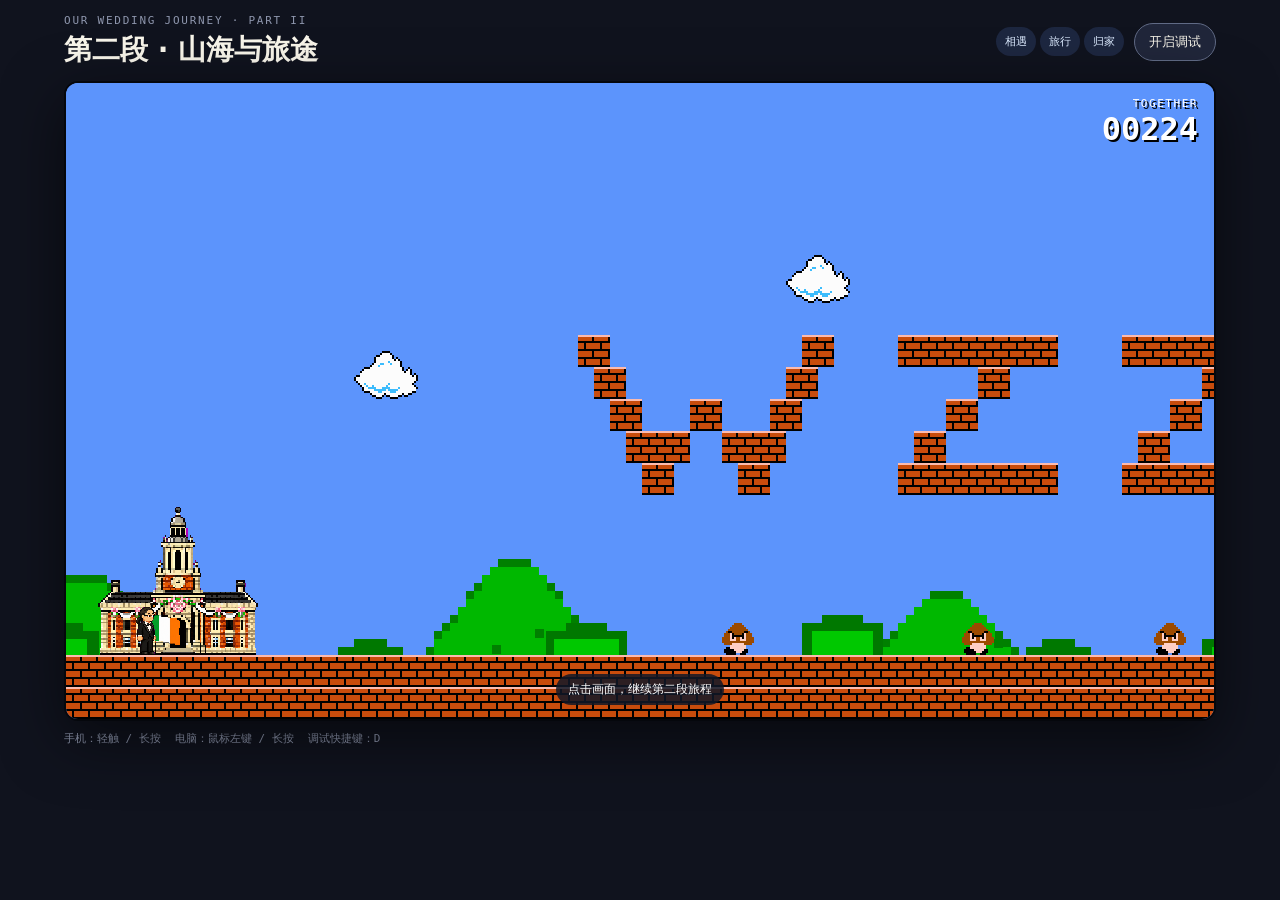
==== index.html @ 4749e8f1 "Publish wedding invitation game" ====
<!doctype html>
<html lang="zh-CN">
  <head>
    <meta charset="UTF-8" />
    <meta name="viewport" content="width=device-width, initial-scale=1, viewport-fit=cover, user-scalable=no" />
    <meta name="theme-color" content="#171a28" />
    <title>我们的婚礼故事</title>
    <link rel="stylesheet" href="./styles.css" />
  </head>
  <body>
    <main class="app-shell">
      <header class="topbar">
        <div>
          <p class="eyebrow">OUR WEDDING JOURNEY</p>
          <h1>王郅臻与梁晓媛的婚礼故事</h1>
        </div>
        <div class="top-actions">
          <nav class="level-nav" aria-label="选择故事章节">
            <a href="?level=meet">相遇</a><a href="?level=travel">旅行</a><a href="?level=home">归家</a>
          </nav>
          <button id="debug-toggle" type="button" aria-pressed="false">开启调试</button>
        </div>
      </header>

      <section id="game-stage" class="game-stage" aria-label="婚礼故事">
        <canvas id="game-canvas" tabindex="0"></canvas>
        <div class="hud" aria-live="polite">
          <span>TOGETHER</span>
          <strong id="counter-value">0</strong>
        </div>
        <div id="status-pill" class="status-pill">点击画面开始奔跑</div>
        <aside id="debug-overlay" class="debug-overlay" aria-label="调试信息"></aside>
        <div id="photo-modal" class="photo-modal" hidden aria-modal="true" role="dialog">
          <div class="photo-card">
            <p id="photo-title" class="photo-title"></p>
            <div id="single-photo-content" class="single-photo-content">
              <img id="photo-image" alt="婚纱照" />
            </div>
            <div id="gallery-stage" class="gallery-stage" hidden aria-label="三张照片轮播">
              <img class="gallery-photo" alt="故乡照片一" />
              <img class="gallery-photo" alt="故乡照片二" />
              <img class="gallery-photo" alt="故乡照片三" />
              <div id="gallery-dots" class="gallery-dots" aria-live="polite"></div>
            </div>
            <p id="photo-caption" class="photo-caption"></p>
          </div>
        </div>
        <div id="loading-overlay" class="loading-overlay">
          <div class="loading-card">
            <span>载入婚礼故事</span>
            <progress id="loading-progress" max="100" value="0"></progress>
            <strong id="loading-label">0%</strong>
          </div>
        </div>
      </section>

      <footer class="help-row">
        <span>手机：轻触 / 长按</span>
        <span>电脑：鼠标左键 / 长按</span>
        <span>调试快捷键：D</span>
      </footer>
    </main>
    <script type="module" src="./src/main.js?v=travel-home-6-audio"></script>
  </body>
</html>
---- styles.css ----
:root {
  color-scheme: dark;
  font-family: ui-monospace, "SFMono-Regular", Menlo, Consolas, monospace;
  background: #10131e;
  color: #f8f5ea;
}

* { box-sizing: border-box; }

html, body { margin: 0; min-height: 100%; background: #10131e; }

body {
  min-height: 100svh;
  overflow-x: hidden;
  touch-action: manipulation;
}

button, canvas { -webkit-tap-highlight-color: transparent; }

.app-shell {
  width: min(1180px, 100%);
  margin: 0 auto;
  padding: max(14px, env(safe-area-inset-top)) 14px max(14px, env(safe-area-inset-bottom));
}

.topbar, .help-row {
  display: flex;
  align-items: center;
  justify-content: space-between;
  gap: 14px;
}

.topbar { margin-bottom: 12px; }
.top-actions { display: flex; align-items: center; gap: 10px; }
.level-nav { display: flex; gap: 4px; }
.level-nav a { padding: 7px 9px; border-radius: 999px; color: #dbeafe; background: #1d2740; font-size: 11px; text-decoration: none; }
.eyebrow { margin: 0 0 4px; color: #8e96ad; font-size: 11px; letter-spacing: .16em; }
h1 { margin: 0; font-family: system-ui, sans-serif; font-size: clamp(18px, 3vw, 28px); }

button {
  border: 1px solid #606a85;
  border-radius: 999px;
  padding: 9px 14px;
  background: #20263a;
  color: inherit;
  cursor: pointer;
}

.game-stage {
  position: relative;
  width: 100%;
  height: min(74svh, 640px);
  min-height: 430px;
  overflow: hidden;
  border: 2px solid #05070c;
  border-radius: 14px;
  background: #5c94fc;
  box-shadow: 0 18px 60px #0008;
}

#game-canvas {
  display: block;
  width: 100%;
  height: 100%;
  outline: none;
  image-rendering: pixelated;
  image-rendering: crisp-edges;
  touch-action: none;
  cursor: pointer;
}

.hud {
  position: absolute;
  top: 14px;
  right: 16px;
  display: grid;
  justify-items: end;
  color: white;
  text-shadow: 2px 2px 0 #000;
  pointer-events: none;
  z-index: 8;
}

.hud span { font-size: 11px; letter-spacing: .14em; }
.hud strong { font-size: clamp(20px, 4vw, 32px); }

.status-pill {
  position: absolute;
  left: 50%;
  bottom: 14px;
  translate: -50% 0;
  max-width: calc(100% - 28px);
  padding: 7px 12px;
  border-radius: 999px;
  background: #111827d9;
  color: #fff;
  font-size: 12px;
  text-align: center;
  pointer-events: none;
}

.debug-overlay {
  position: absolute;
  top: 12px;
  left: 12px;
  width: min(315px, calc(100% - 130px));
  max-height: calc(100% - 70px);
  overflow: auto;
  padding: 10px;
  border: 1px solid #7dd3fc88;
  border-radius: 8px;
  background: #07111de6;
  color: #b9f5ff;
  font-size: 10px;
  line-height: 1.45;
  white-space: pre-wrap;
  pointer-events: none;
}

.debug-overlay[hidden] { display: none; }

.photo-modal, .loading-overlay {
  position: absolute;
  inset: 0;
  z-index: 5;
  display: grid;
  place-items: center;
  padding: 18px;
  background: #080b13e8;
  touch-action: none;
}

.photo-modal[hidden], .loading-overlay[hidden] { display: none; }

.photo-card {
  display: grid;
  grid-template-rows: auto auto auto;
  gap: 10px;
  justify-items: center;
  width: min(92%, 720px);
  max-height: calc(100% - 36px);
  padding: 16px;
  border: 2px solid #f8f5ea;
  background: #171a28;
  box-shadow: 8px 8px 0 #000;
}

.single-photo-content {
  display: grid;
  width: 100%;
  min-height: 0;
  place-items: center;
}

.single-photo-content[hidden], .gallery-stage[hidden] { display: none; }

.single-photo-content img {
  display: block;
  width: 100%;
  height: auto;
  max-height: min(48svh, 340px);
  object-fit: contain;
  background: #05070c;
}

.photo-card.gallery-mode {
  width: min(96%, 820px);
}

.gallery-stage {
  position: relative;
  width: 100%;
  height: min(48svh, 360px);
  overflow: hidden;
  perspective: 900px;
  touch-action: none;
}

.gallery-photo {
  position: absolute;
  top: 8px;
  left: 50%;
  width: min(66%, 420px);
  height: calc(100% - 40px);
  border: 2px solid #f8f5ea;
  background: #05070c;
  object-fit: contain;
  box-shadow: 5px 8px 0 #0007;
  transition: transform 180ms ease, opacity 180ms ease;
}
.gallery-photo[hidden] { display: none; }

@media (max-width: 720px) {
  .topbar { align-items: flex-start; }
  .top-actions { align-items: flex-end; flex-direction: column-reverse; }
  .level-nav a { padding: 6px 7px; }
}

.gallery-photo[data-position="center"] {
  transform: translateX(-50%) rotate(0deg) scale(1);
  opacity: 1;
}

.gallery-photo[data-position="left"] {
  transform: translateX(-118%) rotate(-8deg) scale(.86);
  transform-origin: bottom right;
  opacity: .82;
}

.gallery-photo[data-position="right"] {
  transform: translateX(18%) rotate(8deg) scale(.86);
  transform-origin: bottom left;
  opacity: .82;
}

.gallery-dots {
  position: absolute;
  right: 0;
  bottom: 2px;
  left: 0;
  color: #f7c948;
  text-align: center;
  text-shadow: 1px 1px 0 #000;
}

.photo-title { margin: 0; font: 700 18px system-ui, sans-serif; }
.photo-caption {
  min-height: 2.8em;
  margin: 0;
  color: #f8f1dd;
  font-family: "STKaiti", "Kaiti SC", "KaiTi", "楷体", serif;
  font-size: clamp(15px, 2.6vw, 20px);
  line-height: 1.7;
  letter-spacing: .08em;
  text-align: center;
  white-space: pre-wrap;
}

.loading-card {
  display: grid;
  grid-template-columns: 1fr auto;
  gap: 10px;
  width: min(440px, 90%);
  padding: 18px;
  border-radius: 10px;
  background: #171a28;
  border: 1px solid #5b6580;
}

.loading-card span { grid-column: 1 / -1; }
.loading-card progress { width: 100%; height: 18px; accent-color: #f7c948; }

.help-row {
  flex-wrap: wrap;
  justify-content: flex-start;
  margin-top: 10px;
  color: #8e96ad;
  font-size: 11px;
}

@media (max-width: 620px) {
  .app-shell { padding-inline: 8px; }
  .game-stage { min-height: 480px; height: 76svh; border-radius: 9px; }
  .topbar button { padding: 8px 10px; font-size: 12px; }
  .debug-overlay { width: calc(100% - 110px); font-size: 9px; }
}
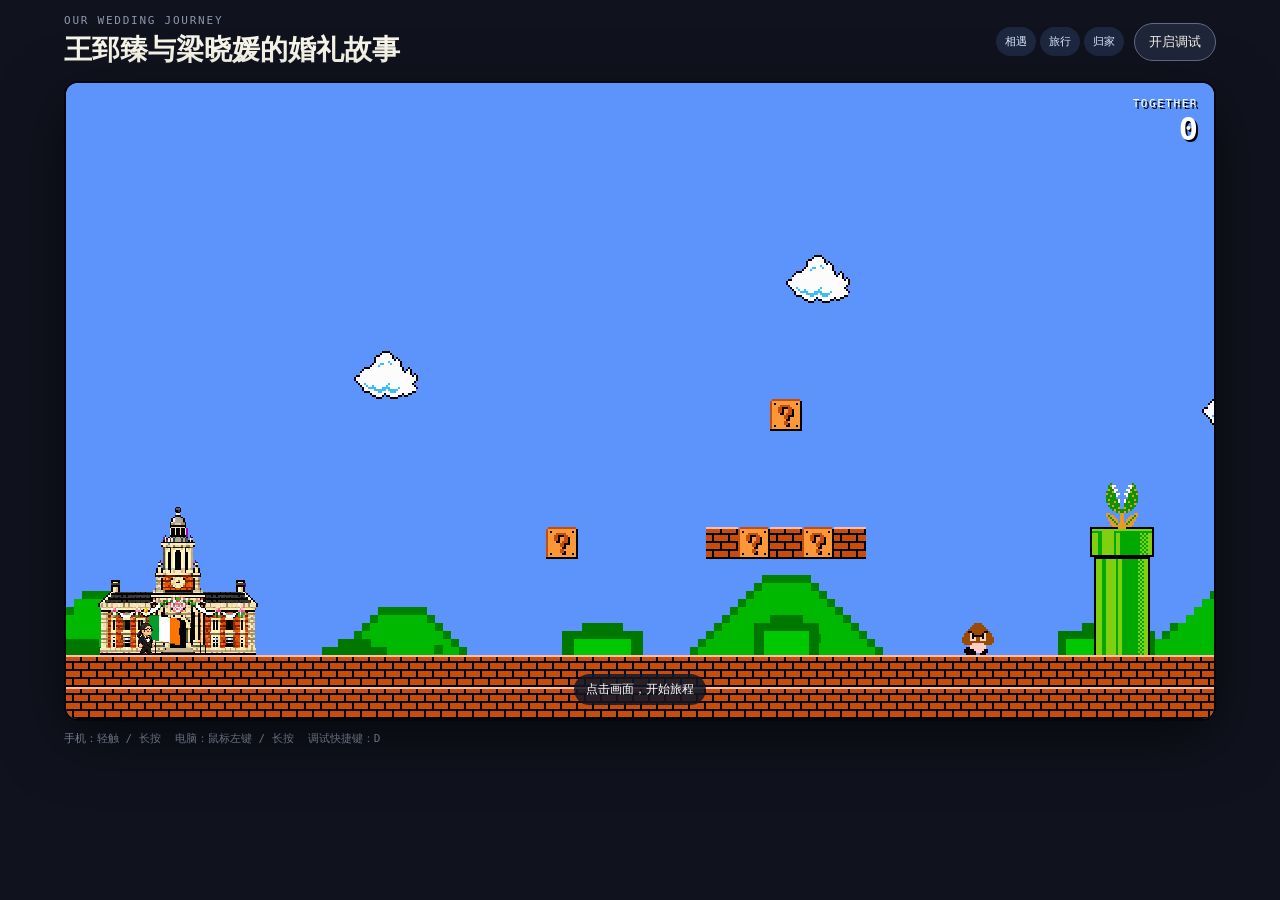
==== commit 76784c03: "Optimize mobile media loading and start from first chapter" ====
--- a/index.html
+++ b/index.html
@@ -5,7 +5,7 @@
     <meta name="viewport" content="width=device-width, initial-scale=1, viewport-fit=cover, user-scalable=no" />
     <meta name="theme-color" content="#171a28" />
     <title>我们的婚礼故事</title>
-    <link rel="stylesheet" href="./styles.css" />
+    <link rel="stylesheet" href="./styles.css?v=mobile-media-2" />
   </head>
   <body>
     <main class="app-shell">
@@ -35,6 +35,7 @@
             <p id="photo-title" class="photo-title"></p>
             <div id="single-photo-content" class="single-photo-content">
               <img id="photo-image" alt="婚纱照" />
+              <span class="photo-loading" aria-live="polite">照片载入中…</span>
             </div>
             <div id="gallery-stage" class="gallery-stage" hidden aria-label="三张照片轮播">
               <img class="gallery-photo" alt="故乡照片一" />
@@ -60,6 +61,6 @@
         <span>调试快捷键：D</span>
       </footer>
     </main>
-    <script type="module" src="./src/main.js?v=travel-home-6-audio"></script>
+    <script type="module" src="./src/main.js?v=mobile-media-2"></script>
   </body>
 </html>
--- a/styles.css
+++ b/styles.css
@@ -134,10 +134,11 @@
 
 .photo-card {
   display: grid;
-  grid-template-rows: auto auto auto;
+  grid-template-rows: auto minmax(0, 1fr) auto;
   gap: 10px;
   justify-items: center;
   width: min(92%, 720px);
+  height: min(calc(100% - 36px), 620px);
   max-height: calc(100% - 36px);
   padding: 16px;
   border: 2px solid #f8f5ea;
@@ -146,10 +147,13 @@
 }
 
 .single-photo-content {
-  display: grid;
-  width: 100%;
+  position: relative;
+  display: grid;
+  width: 100%;
+  height: 100%;
   min-height: 0;
   place-items: center;
+  overflow: hidden;
 }
 
 .single-photo-content[hidden], .gallery-stage[hidden] { display: none; }
@@ -157,12 +161,25 @@
 .single-photo-content img {
   display: block;
   width: 100%;
-  height: auto;
-  max-height: min(48svh, 340px);
+  height: 100%;
+  min-height: 0;
   object-fit: contain;
   background: #05070c;
 }
 
+.photo-loading {
+  position: absolute;
+  inset: 0;
+  display: none;
+  place-items: center;
+  color: #f8f1dd;
+  background: #05070c;
+  font-size: 13px;
+}
+
+.photo-card.is-loading .photo-loading { display: grid; }
+.photo-card.is-loading .single-photo-content img { visibility: hidden; }
+
 .photo-card.gallery-mode {
   width: min(96%, 820px);
 }
@@ -170,7 +187,8 @@
 .gallery-stage {
   position: relative;
   width: 100%;
-  height: min(48svh, 360px);
+  height: 100%;
+  min-height: 180px;
   overflow: hidden;
   perspective: 900px;
   touch-action: none;
@@ -194,6 +212,14 @@
   .topbar { align-items: flex-start; }
   .top-actions { align-items: flex-end; flex-direction: column-reverse; }
   .level-nav a { padding: 6px 7px; }
+  .photo-card {
+    width: 96%;
+    height: calc(100% - 12px);
+    max-height: calc(100% - 12px);
+    padding: 10px;
+  }
+  .single-photo-content { min-height: 0; }
+  .gallery-stage { height: 100%; min-height: 0; }
 }
 
 .gallery-photo[data-position="center"] {
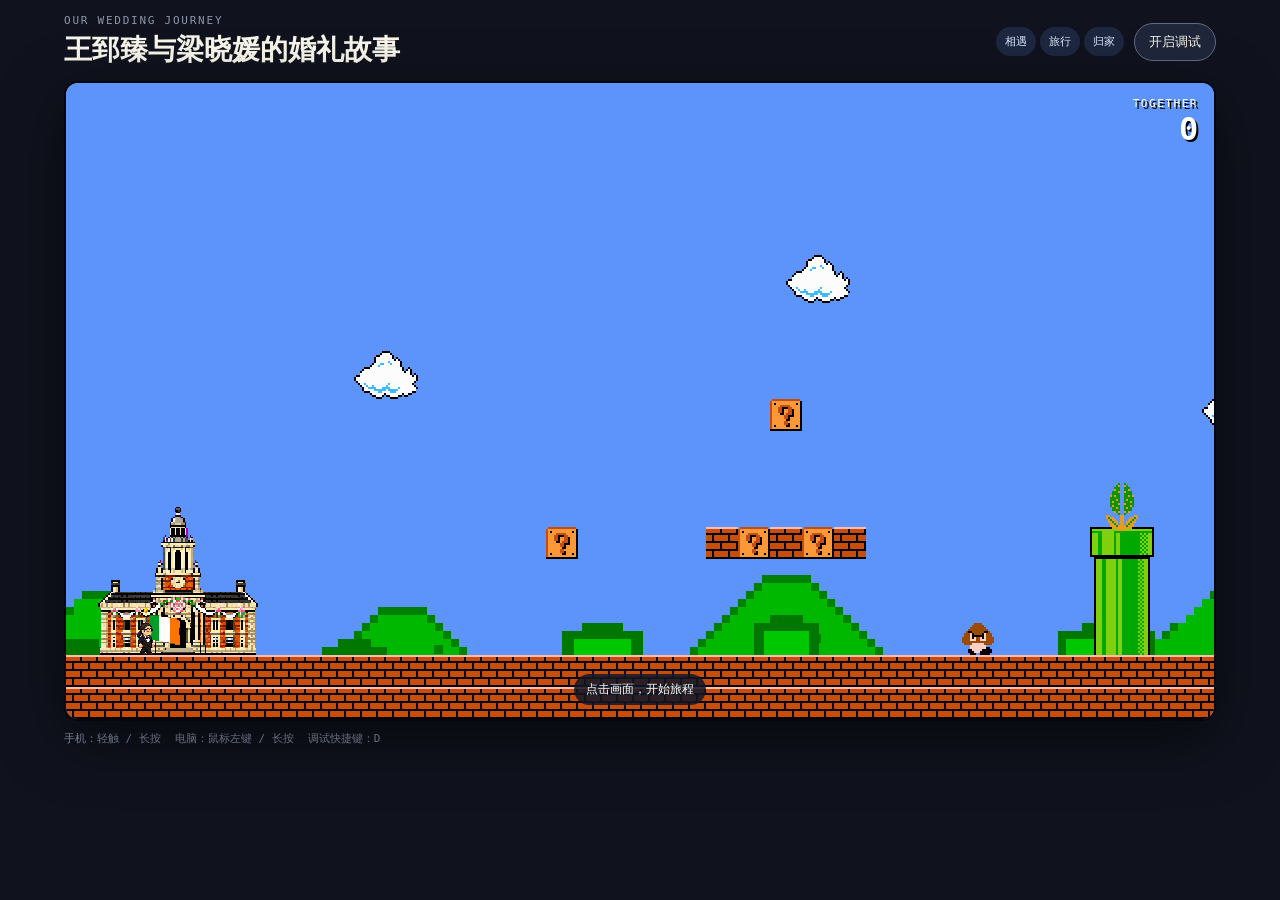
==== commit 4208360b: "Fix photo layout audio playback and animate counter" ====
--- a/index.html
+++ b/index.html
@@ -5,7 +5,7 @@
     <meta name="viewport" content="width=device-width, initial-scale=1, viewport-fit=cover, user-scalable=no" />
     <meta name="theme-color" content="#171a28" />
     <title>我们的婚礼故事</title>
-    <link rel="stylesheet" href="./styles.css?v=mobile-media-2" />
+    <link rel="stylesheet" href="./styles.css?v=mobile-media-4" />
   </head>
   <body>
     <main class="app-shell">
@@ -61,6 +61,15 @@
         <span>调试快捷键：D</span>
       </footer>
     </main>
-    <script type="module" src="./src/main.js?v=mobile-media-2"></script>
+    <audio
+      id="background-audio"
+      src="./assets/audio/Ground_Theme.mp3"
+      preload="auto"
+      loop
+      playsinline
+      webkit-playsinline
+      aria-hidden="true"
+    ></audio>
+    <script type="module" src="./src/main.js?v=mobile-media-4"></script>
   </body>
 </html>
--- a/styles.css
+++ b/styles.css
@@ -14,6 +14,8 @@
   overflow-x: hidden;
   touch-action: manipulation;
 }
+
+#background-audio { display: none; }
 
 button, canvas { -webkit-tap-highlight-color: transparent; }
 
@@ -82,7 +84,28 @@
 }
 
 .hud span { font-size: 11px; letter-spacing: .14em; }
-.hud strong { font-size: clamp(20px, 4vw, 32px); }
+.hud strong {
+  font-size: clamp(20px, 4vw, 32px);
+  font-variant-numeric: tabular-nums;
+  transform-origin: 50% 100%;
+  will-change: transform, filter;
+}
+
+.hud strong.counter-jump {
+  animation: counter-number-jump 380ms cubic-bezier(.22, .85, .3, 1);
+}
+
+@keyframes counter-number-jump {
+  0% { transform: translateY(0) scale(1); filter: brightness(1); }
+  34% { transform: translateY(-.42em) scale(1.12, .92); filter: brightness(1.45); }
+  58% { transform: translateY(.08em) scale(.96, 1.08); filter: brightness(1.18); }
+  78% { transform: translateY(-.08em) scale(1.03, .98); }
+  100% { transform: translateY(0) scale(1); filter: brightness(1); }
+}
+
+@media (prefers-reduced-motion: reduce) {
+  .hud strong.counter-jump { animation-duration: 1ms; }
+}
 
 .status-pill {
   position: absolute;
@@ -124,8 +147,10 @@
   inset: 0;
   z-index: 5;
   display: grid;
-  place-items: center;
+  align-items: center;
+  justify-items: center;
   padding: 18px;
+  overflow: hidden;
   background: #080b13e8;
   touch-action: none;
 }
@@ -134,13 +159,18 @@
 
 .photo-card {
   display: grid;
-  grid-template-rows: auto minmax(0, 1fr) auto;
+  grid-template-rows: min-content minmax(0, 1fr) min-content;
   gap: 10px;
   justify-items: center;
-  width: min(92%, 720px);
-  height: min(calc(100% - 36px), 620px);
-  max-height: calc(100% - 36px);
+  align-self: center;
+  box-sizing: border-box;
+  width: 92%;
+  max-width: 720px;
+  height: calc(100% - 36px);
+  max-height: 620px;
+  min-height: 0;
   padding: 16px;
+  overflow: hidden;
   border: 2px solid #f8f5ea;
   background: #171a28;
   box-shadow: 8px 8px 0 #000;
@@ -149,9 +179,12 @@
 .single-photo-content {
   position: relative;
   display: grid;
-  width: 100%;
-  height: 100%;
-  min-height: 0;
+  align-self: stretch;
+  width: 100%;
+  height: auto;
+  min-height: 0;
+  min-width: 0;
+  max-height: 100%;
   place-items: center;
   overflow: hidden;
 }
@@ -162,6 +195,8 @@
   display: block;
   width: 100%;
   height: 100%;
+  max-width: 100%;
+  max-height: 100%;
   min-height: 0;
   object-fit: contain;
   background: #05070c;
@@ -181,14 +216,17 @@
 .photo-card.is-loading .single-photo-content img { visibility: hidden; }
 
 .photo-card.gallery-mode {
-  width: min(96%, 820px);
+  width: 96%;
+  max-width: 820px;
 }
 
 .gallery-stage {
   position: relative;
-  width: 100%;
-  height: 100%;
-  min-height: 180px;
+  align-self: stretch;
+  width: 100%;
+  height: auto;
+  min-height: 0;
+  max-height: 100%;
   overflow: hidden;
   perspective: 900px;
   touch-action: none;
@@ -215,11 +253,11 @@
   .photo-card {
     width: 96%;
     height: calc(100% - 12px);
-    max-height: calc(100% - 12px);
+    max-height: 620px;
     padding: 10px;
   }
   .single-photo-content { min-height: 0; }
-  .gallery-stage { height: 100%; min-height: 0; }
+  .gallery-stage { height: auto; min-height: 0; }
 }
 
 .gallery-photo[data-position="center"] {
@@ -249,10 +287,21 @@
   text-shadow: 1px 1px 0 #000;
 }
 
-.photo-title { margin: 0; font: 700 18px system-ui, sans-serif; }
+.photo-title {
+  max-width: 100%;
+  min-height: 0;
+  margin: 0;
+  overflow: hidden;
+  font: 700 18px system-ui, sans-serif;
+  text-overflow: ellipsis;
+  white-space: nowrap;
+}
 .photo-caption {
   min-height: 2.8em;
+  max-height: 6.2em;
+  max-width: 100%;
   margin: 0;
+  overflow-y: auto;
   color: #f8f1dd;
   font-family: "STKaiti", "Kaiti SC", "KaiTi", "楷体", serif;
   font-size: clamp(15px, 2.6vw, 20px);
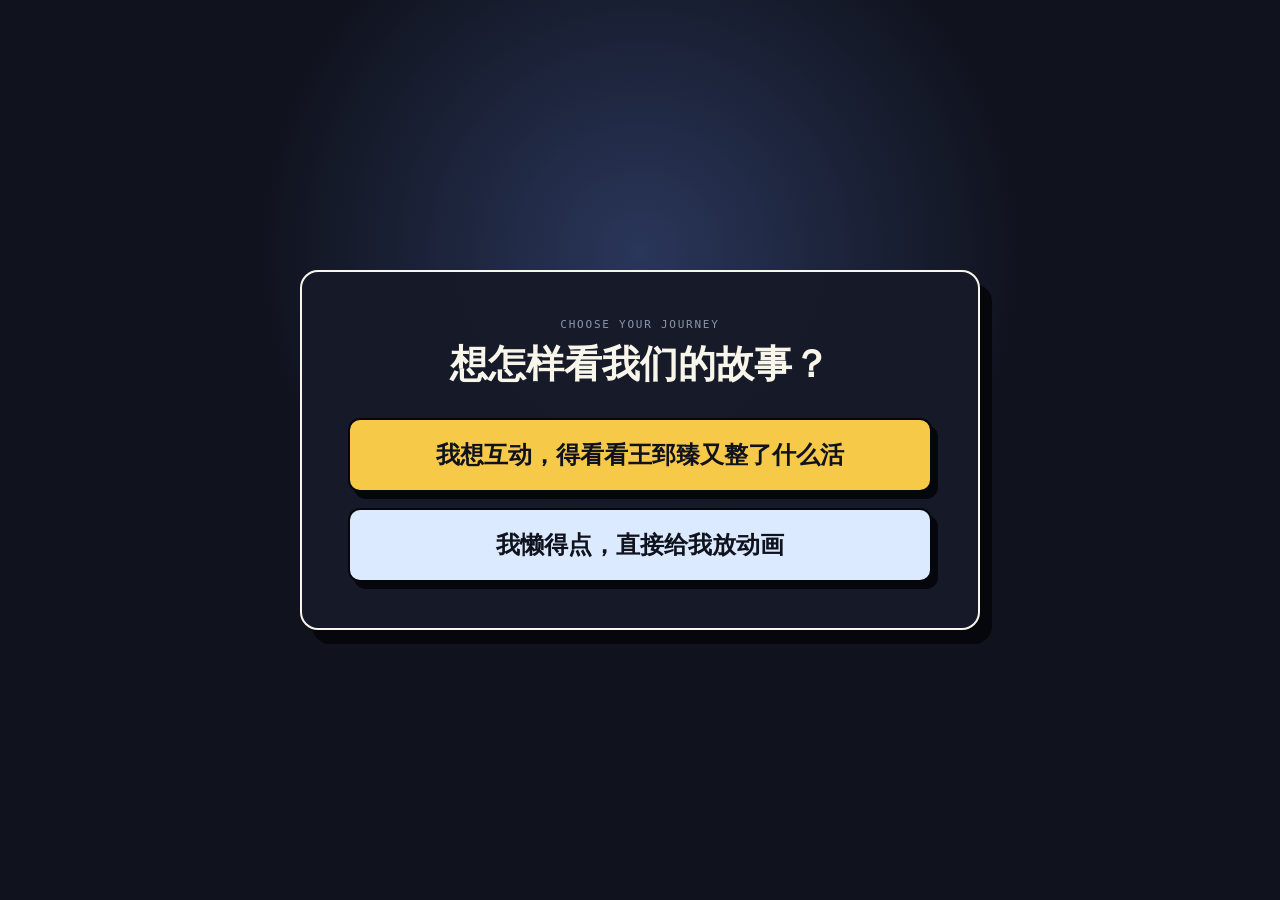
==== commit 341cd3a7: "Finalize fullscreen UI and gallery captions" ====
--- a/index.html
+++ b/index.html
@@ -5,20 +5,28 @@
     <meta name="viewport" content="width=device-width, initial-scale=1, viewport-fit=cover, user-scalable=no" />
     <meta name="theme-color" content="#171a28" />
     <title>我们的婚礼故事</title>
-    <link rel="stylesheet" href="./styles.css?v=mobile-media-4" />
+    <link rel="stylesheet" href="./styles.css?v=final-ui-1" />
   </head>
   <body>
+    <section id="experience-choice" class="experience-choice" hidden aria-labelledby="experience-choice-title">
+      <div class="experience-choice-card">
+        <p class="eyebrow">CHOOSE YOUR JOURNEY</p>
+        <h2 id="experience-choice-title">想怎样看我们的故事？</h2>
+        <div class="experience-options">
+          <a class="experience-option interactive-option" href="./?mode=interactive&amp;level=meet">
+            我想互动，得看看王郅臻又整了什么活
+          </a>
+          <a class="experience-option autoplay-option" href="./autoplay/?level=meet">
+            我懒得点，直接给我放动画
+          </a>
+        </div>
+      </div>
+    </section>
     <main class="app-shell">
       <header class="topbar">
         <div>
           <p class="eyebrow">OUR WEDDING JOURNEY</p>
           <h1>王郅臻与梁晓媛的婚礼故事</h1>
-        </div>
-        <div class="top-actions">
-          <nav class="level-nav" aria-label="选择故事章节">
-            <a href="?level=meet">相遇</a><a href="?level=travel">旅行</a><a href="?level=home">归家</a>
-          </nav>
-          <button id="debug-toggle" type="button" aria-pressed="false">开启调试</button>
         </div>
       </header>
 
@@ -55,11 +63,6 @@
         </div>
       </section>
 
-      <footer class="help-row">
-        <span>手机：轻触 / 长按</span>
-        <span>电脑：鼠标左键 / 长按</span>
-        <span>调试快捷键：D</span>
-      </footer>
     </main>
     <audio
       id="background-audio"
@@ -70,6 +73,6 @@
       webkit-playsinline
       aria-hidden="true"
     ></audio>
-    <script type="module" src="./src/main.js?v=mobile-media-4"></script>
+    <script type="module" src="./src/main.js?v=final-ui-1"></script>
   </body>
 </html>
--- a/styles.css
+++ b/styles.css
@@ -7,37 +7,96 @@
 
 * { box-sizing: border-box; }
 
-html, body { margin: 0; min-height: 100%; background: #10131e; }
+html, body { margin: 0; width: 100%; height: 100%; background: #10131e; }
 
 body {
   min-height: 100svh;
-  overflow-x: hidden;
+  overflow: hidden;
   touch-action: manipulation;
 }
 
 #background-audio { display: none; }
 
+.experience-choice {
+  position: fixed;
+  inset: 0;
+  z-index: 100;
+  display: grid;
+  place-items: center;
+  padding: 22px;
+  background:
+    radial-gradient(circle at 50% 28%, #2a365a 0, transparent 42%),
+    #10131e;
+}
+
+.experience-choice[hidden] { display: none; }
+
+.experience-choice-card {
+  width: min(680px, 100%);
+  padding: clamp(24px, 5vw, 46px);
+  border: 2px solid #f8f5ea;
+  border-radius: 18px;
+  background: #171a28f2;
+  box-shadow: 12px 14px 0 #05070c;
+  text-align: center;
+}
+
+.experience-choice-card h2 {
+  margin: 8px 0 28px;
+  font-family: "STKaiti", "Kaiti SC", "KaiTi", "楷体", system-ui, sans-serif;
+  font-size: clamp(24px, 5vw, 38px);
+}
+
+.experience-options { display: grid; gap: 16px; }
+
+.experience-option {
+  display: grid;
+  min-height: 74px;
+  place-items: center;
+  padding: 16px 20px;
+  border: 2px solid #05070c;
+  border-radius: 12px;
+  color: #10131e;
+  font-family: "STKaiti", "Kaiti SC", "KaiTi", "楷体", system-ui, sans-serif;
+  font-size: clamp(17px, 3.5vw, 24px);
+  font-weight: 700;
+  line-height: 1.45;
+  text-decoration: none;
+  box-shadow: 6px 7px 0 #05070c;
+  transition: translate 120ms ease, box-shadow 120ms ease, filter 120ms ease;
+}
+
+.experience-option:hover { filter: brightness(1.08); }
+.experience-option:active { translate: 4px 5px; box-shadow: 2px 2px 0 #05070c; }
+.interactive-option { background: #f7c948; }
+.autoplay-option { background: #dbeafe; }
+
 button, canvas { -webkit-tap-highlight-color: transparent; }
 
 .app-shell {
-  width: min(1180px, 100%);
-  margin: 0 auto;
-  padding: max(14px, env(safe-area-inset-top)) 14px max(14px, env(safe-area-inset-bottom));
-}
-
-.topbar, .help-row {
+  display: flex;
+  flex-direction: column;
+  width: 100%;
+  height: 100svh;
+  min-height: 100svh;
+  margin: 0;
+  padding: max(8px, env(safe-area-inset-top)) 0 0;
+}
+
+.topbar {
   display: flex;
   align-items: center;
   justify-content: space-between;
   gap: 14px;
 }
 
-.topbar { margin-bottom: 12px; }
-.top-actions { display: flex; align-items: center; gap: 10px; }
-.level-nav { display: flex; gap: 4px; }
-.level-nav a { padding: 7px 9px; border-radius: 999px; color: #dbeafe; background: #1d2740; font-size: 11px; text-decoration: none; }
+.topbar {
+  flex: 0 0 auto;
+  margin: 0;
+  padding: 0 14px 8px;
+}
 .eyebrow { margin: 0 0 4px; color: #8e96ad; font-size: 11px; letter-spacing: .16em; }
-h1 { margin: 0; font-family: system-ui, sans-serif; font-size: clamp(18px, 3vw, 28px); }
+h1 { margin: 0; font-family: system-ui, sans-serif; font-size: clamp(16px, 2.5vw, 24px); }
 
 button {
   border: 1px solid #606a85;
@@ -50,14 +109,16 @@
 
 .game-stage {
   position: relative;
-  width: 100%;
-  height: min(74svh, 640px);
-  min-height: 430px;
+  flex: 1 1 auto;
+  width: 100%;
+  height: auto;
+  min-height: 0;
   overflow: hidden;
   border: 2px solid #05070c;
-  border-radius: 14px;
+  border-bottom: 0;
+  border-radius: 14px 14px 0 0;
   background: #5c94fc;
-  box-shadow: 0 18px 60px #0008;
+  box-shadow: none;
 }
 
 #game-canvas {
@@ -142,6 +203,72 @@
 
 .debug-overlay[hidden] { display: none; }
 
+.autoplay-mode #game-canvas { cursor: default; }
+.credits-background .topbar,
+.credits-background .hud,
+.credits-background .status-pill,
+.credits-background .debug-overlay { display: none; }
+
+.credits-overlay {
+  position: fixed;
+  inset: 0;
+  z-index: 80;
+  overflow: hidden;
+  background: #111827;
+}
+
+.credits-overlay[hidden] { display: none; }
+
+.credits-overlay iframe {
+  position: absolute;
+  inset: -3%;
+  width: 106%;
+  height: 106%;
+  border: 0;
+  pointer-events: none;
+  filter: blur(10px) grayscale(.35) brightness(.58);
+  transform: scale(1.03);
+}
+
+.credits-veil {
+  position: absolute;
+  inset: 0;
+  background: #4b5563a8;
+}
+
+.credits-card {
+  position: absolute;
+  inset: 0;
+  z-index: 1;
+  display: grid;
+  place-content: center;
+  gap: clamp(16px, 3vh, 30px);
+  padding: 24px;
+  color: white;
+  font-family: "STKaiti", "Kaiti SC", "KaiTi", "楷体", serif;
+  font-size: clamp(18px, 3.2vw, 34px);
+  line-height: 1.8;
+  text-align: center;
+  text-shadow: 2px 2px 0 #000, 0 0 18px #000;
+}
+
+.credits-card p { margin: 0; }
+.credit-tab { margin-left: clamp(32px, 8vw, 120px); }
+
+.credits-background,
+.credits-background .app-shell,
+.credits-background .game-stage {
+  width: 100%;
+  min-width: 100%;
+  height: 100svh;
+  min-height: 100svh;
+  margin: 0;
+  padding: 0;
+}
+
+.credits-background { overflow: hidden; }
+.credits-background .game-stage { border: 0; border-radius: 0; box-shadow: none; }
+
 .photo-modal, .loading-overlay {
   position: absolute;
   inset: 0;
@@ -248,8 +375,6 @@
 
 @media (max-width: 720px) {
   .topbar { align-items: flex-start; }
-  .top-actions { align-items: flex-end; flex-direction: column-reverse; }
-  .level-nav a { padding: 6px 7px; }
   .photo-card {
     width: 96%;
     height: calc(100% - 12px);
@@ -258,6 +383,7 @@
   }
   .single-photo-content { min-height: 0; }
   .gallery-stage { height: auto; min-height: 0; }
+  .credit-tab { display: block; margin-left: 0; }
 }
 
 .gallery-photo[data-position="center"] {
@@ -304,7 +430,7 @@
   overflow-y: auto;
   color: #f8f1dd;
   font-family: "STKaiti", "Kaiti SC", "KaiTi", "楷体", serif;
-  font-size: clamp(15px, 2.6vw, 20px);
+  font-size: clamp(17px, 2.8vw, 22px);
   line-height: 1.7;
   letter-spacing: .08em;
   text-align: center;
@@ -325,17 +451,8 @@
 .loading-card span { grid-column: 1 / -1; }
 .loading-card progress { width: 100%; height: 18px; accent-color: #f7c948; }
 
-.help-row {
-  flex-wrap: wrap;
-  justify-content: flex-start;
-  margin-top: 10px;
-  color: #8e96ad;
-  font-size: 11px;
-}
-
 @media (max-width: 620px) {
-  .app-shell { padding-inline: 8px; }
-  .game-stage { min-height: 480px; height: 76svh; border-radius: 9px; }
-  .topbar button { padding: 8px 10px; font-size: 12px; }
+  .topbar { padding-inline: 8px; }
+  .game-stage { border-radius: 9px 9px 0 0; }
   .debug-overlay { width: calc(100% - 110px); font-size: 9px; }
 }
